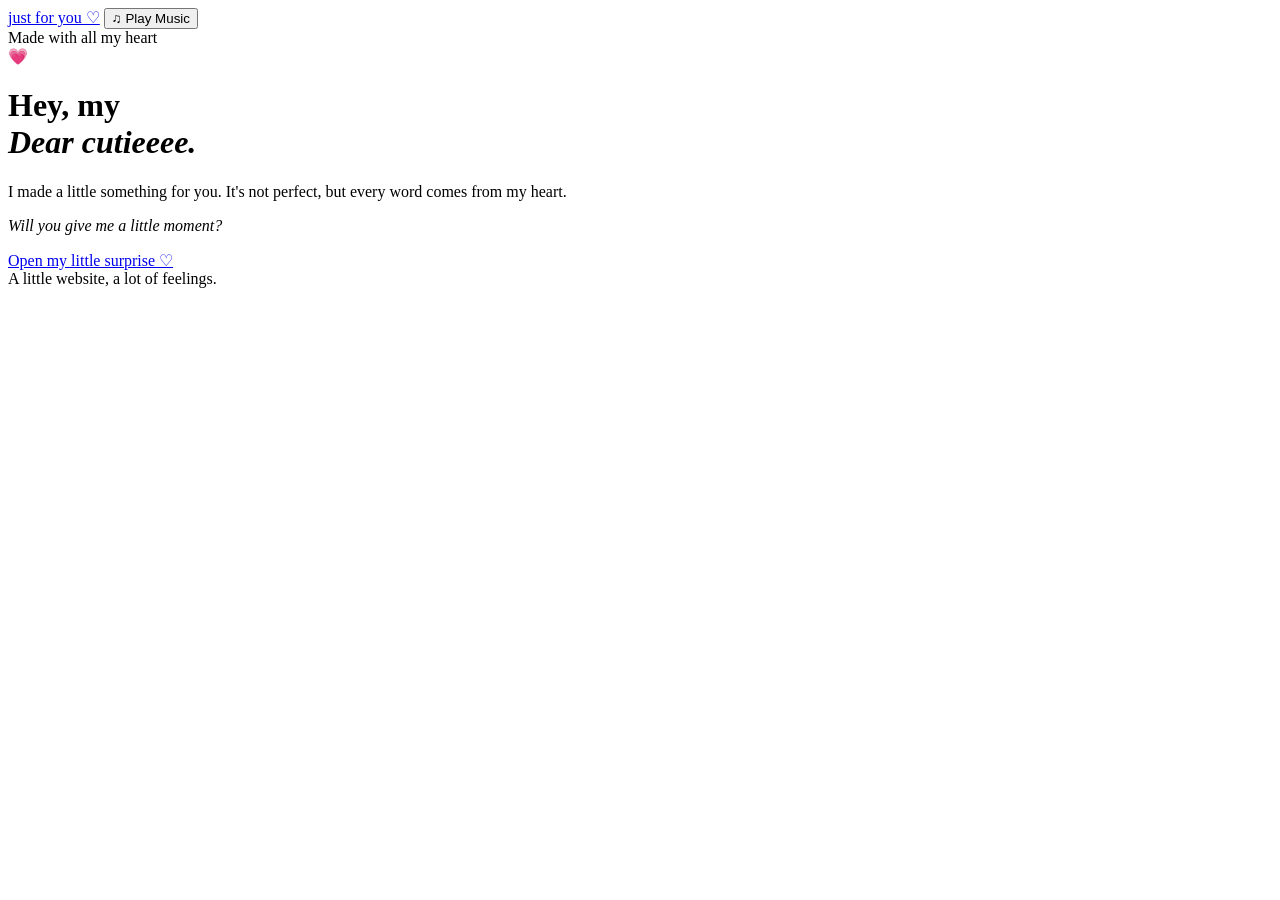
==== index.html @ 1a8e8ef3 "Update index.html" ====
<!DOCTYPE html>
<html lang="en">
<head>
  <meta charset="UTF-8">
  <meta name="viewport" content="width=device-width, initial-scale=1">
  <meta name="theme-color" content="#f7dce5">
  <title>A Little Surprise For You ❤️</title>
  <link rel="stylesheet" href="style.css">
  <script src="script.js" defer></script>
</head>
<body>
  <header class="site-header">
    <a class="brand" href="index.html">just for you ♡</a>
    <button class="music-button" id="musicToggle">♫ Play Music</button>
  </header>

  <main class="page fade-in">
    <div class="eyebrow">Made with all my heart</div>
    <div class="heart-icon">💗</div>

    <h1>Hey, my<br><em>Dear cutieeee.</em></h1>

    <p class="intro">
      I made a little something for you.
      It's not perfect, but every word comes from my heart.
    </p>

    <p class="serif"><em>Will you give me a little moment?</em></p>

    <div class="button-row">
      <a class="btn" href="letter.html">Open my little surprise ♡</a>
    </div>

    <div class="footer-note">A little website, a lot of feelings.</div>
  </main>

  <audio id="backgroundMusic" src="music/our-song.mp3"
         loop preload="none"></audio>
</body>
</html>
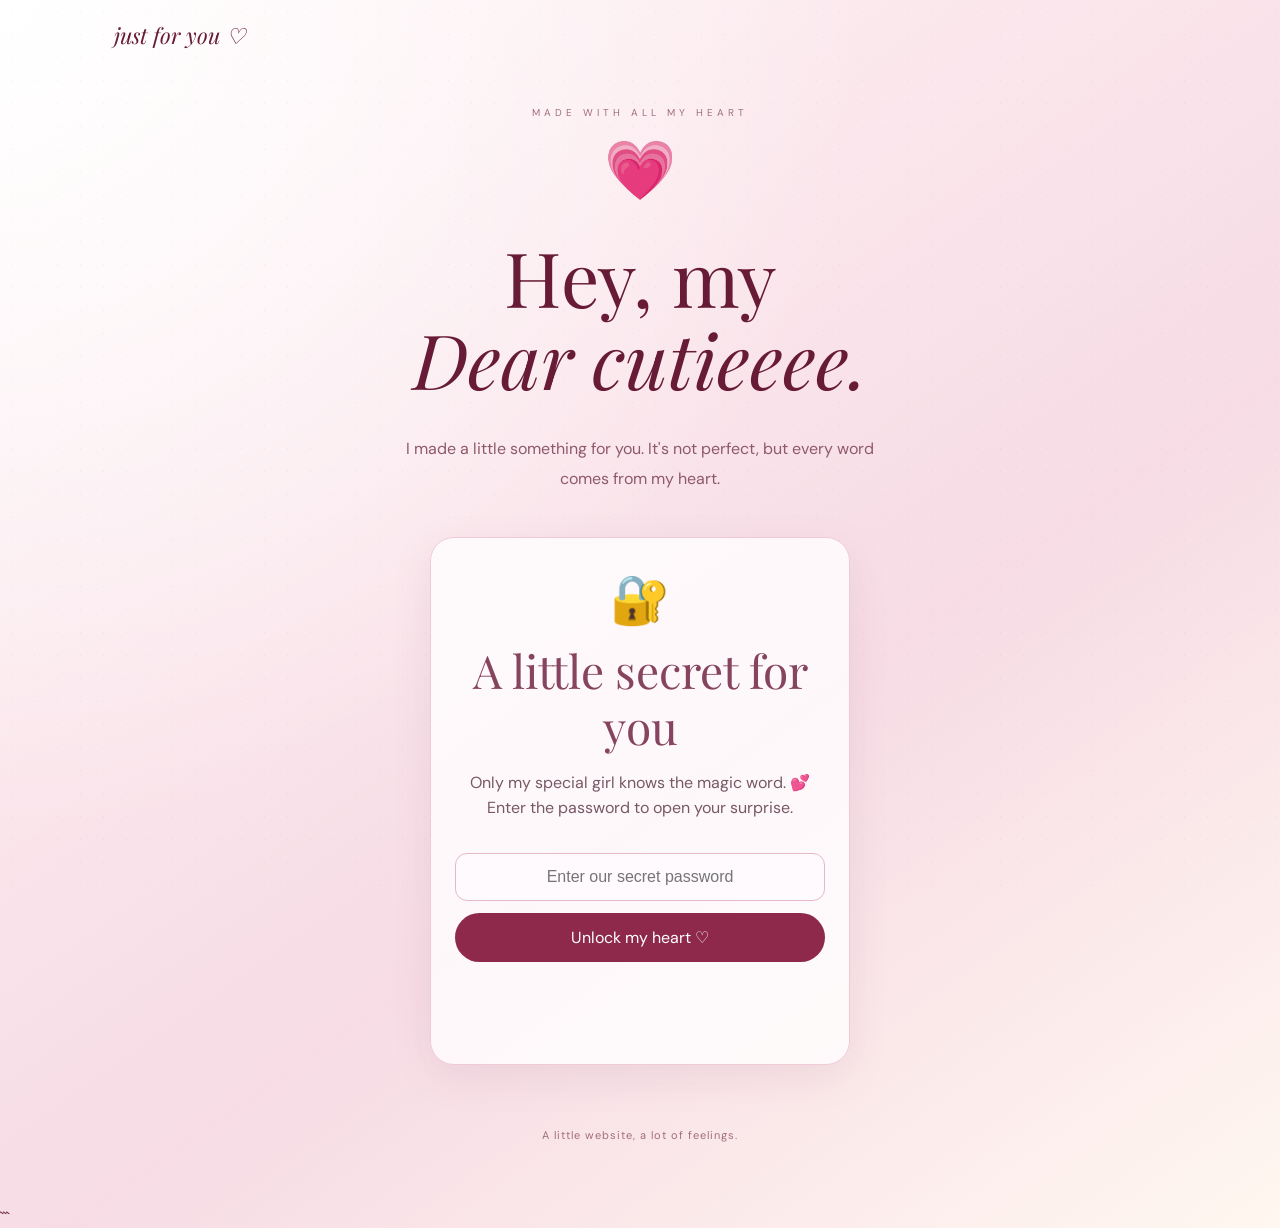
==== commit e2114ac8: "Update index.html" ====
--- a/index.html
+++ b/index.html
@@ -1,4 +1,3 @@
-
 <!DOCTYPE html>
 <html lang="en">
 <head>
@@ -8,11 +7,131 @@
   <title>A Little Surprise For You ❤️</title>
   <link rel="stylesheet" href="style.css">
   <script src="script.js" defer></script>
+
+  <style>
+    .lock-screen {
+      width: min(420px, 100%);
+      margin: 28px auto;
+      padding: 30px 24px;
+      text-align: center;
+      background: rgba(255, 255, 255, 0.78);
+      border: 1px solid #f0cad8;
+      border-radius: 24px;
+      box-shadow: 0 12px 40px rgba(130, 70, 95, 0.10);
+    }
+
+    .lock-icon {
+      font-size: 48px;
+      margin-bottom: 12px;
+    }
+
+    .lock-screen h2 {
+      color: #87445f;
+      margin-bottom: 10px;
+    }
+
+    .lock-screen p {
+      color: #775866;
+      line-height: 1.6;
+    }
+
+    .password-input {
+      box-sizing: border-box;
+      width: 100%;
+      margin: 16px 0 12px;
+      padding: 14px;
+      border: 1px solid #e4b7c9;
+      border-radius: 12px;
+      background: #fffafd;
+      font-size: 16px;
+      text-align: center;
+      outline-color: #c87999;
+    }
+
+    .unlock-button {
+      width: 100%;
+      border: none;
+      cursor: pointer;
+      font-size: 16px;
+    }
+
+    .error-message {
+      min-height: 24px;
+      color: #b4234d !important;
+      font-size: 14px;
+    }
+
+    .hidden {
+      display: none !important;
+    }
+
+    
+/* Shake animation for a wrong password */
+@keyframes passwordShake {
+  0%, 100% { transform: translateX(0) rotate(0); }
+  15% { transform: translateX(-10px) rotate(-1deg); }
+  30% { transform: translateX(10px) rotate(1deg); }
+  45% { transform: translateX(-8px) rotate(-1deg); }
+  60% { transform: translateX(8px) rotate(1deg); }
+  75% { transform: translateX(-4px); }
+  90% { transform: translateX(4px); }
+}
+
+.shake {
+  animation: passwordShake 0.5s ease;
+}
+
+.error-message {
+  min-height: 44px;
+  color: #b4234d !important;
+  font-size: 14px;
+  font-weight: 600;
+  line-height: 1.5;
+}
+
+@media (prefers-reduced-motion: reduce) {
+  .shake {
+    animation: none;
+  }
+}
+
+  </style>
 </head>
+
+
+  <style>
+    @keyframes passwordShake {
+      0%, 100% { transform: translateX(0); }
+      15% { transform: translateX(-10px); }
+      30% { transform: translateX(10px); }
+      45% { transform: translateX(-8px); }
+      60% { transform: translateX(8px); }
+      75% { transform: translateX(-4px); }
+      90% { transform: translateX(4px); }
+    }
+
+    .shake {
+      animation: passwordShake 0.5s ease;
+    }
+
+    .error-message {
+      min-height: 44px;
+      color: #b4234d !important;
+      font-size: 14px;
+      font-weight: 600;
+      line-height: 1.5;
+    }
+
+    @media (prefers-reduced-motion: reduce) {
+      .shake {
+        animation: none;
+      }
+    }
+  </style>
+
 <body>
   <header class="site-header">
     <a class="brand" href="index.html">just for you ♡</a>
-    <button class="music-button" id="musicToggle">♫ Play Music</button>
   </header>
 
   <main class="page fade-in">
@@ -26,16 +145,77 @@
       It's not perfect, but every word comes from my heart.
     </p>
 
-    <p class="serif"><em>Will you give me a little moment?</em></p>
-
-    <div class="button-row">
-      <a class="btn" href="letter.html">Open my little surprise ♡</a>
-    </div>
+    <section class="lock-screen" id="lockScreen">
+      <div class="lock-icon">🔐</div>
+      <h2>A little secret for you</h2>
+      <p>
+        Only my special girl knows the magic word. 💕<br>
+        Enter the password to open your surprise.
+      </p>
+
+      <form id="passwordForm">
+        <input
+          class="password-input"
+          id="passwordInput"
+          type="password"
+          placeholder="Enter our secret password"
+          autocomplete="off"
+          aria-label="Password"
+          required
+        >
+
+        <button class="btn unlock-button" type="submit">
+          Unlock my heart ♡
+        </button>
+
+        <p class="error-message" id="errorMessage" role="alert"></p>
+      </form>
+    </section>
+
+    <section id="welcomeScreen" class="lock-screen hidden">
+      <div class="lock-icon">💖</div>
+      <h2>You unlocked it, cutie!</h2>
+      <p>Your little surprise is waiting for you.</p>
+
+      <div class="button-row">
+        <a class="btn" href="letter.html">
+          Open my little surprise ♡
+        </a>
+      </div>
+    </section>
 
     <div class="footer-note">A little website, a lot of feelings.</div>
   </main>
 
-  <audio id="backgroundMusic" src="music/our-song.mp3"
-         loop preload="none"></audio>
+  <audio id="backgroundMusic"
+         src="music/our-song.mp3"
+         loop
+         preload="none"></audio>
+
+  <script>
+    const correctPassword = "amsorrycutie";
+
+    const passwordForm = document.getElementById("passwordForm");
+    const passwordInput = document.getElementById("passwordInput");
+    const errorMessage = document.getElementById("errorMessage");
+    const lockScreen = document.getElementById("lockScreen");
+    const welcomeScreen = document.getElementById("welcomeScreen");
+
+    passwordForm.addEventListener("submit", function (event) {
+      event.preventDefault();
+
+      if (passwordInput.value === correctPassword) {
+        lockScreen.classList.add("hidden");
+        welcomeScreen.classList.remove("hidden");
+        errorMessage.textContent = "";
+      } else {
+        errorMessage.textContent =
+          "Oops, that's not the magic word. Try again, cutie 💗";
+        passwordInput.value = "";
+        passwordInput.focus();
+      }
+    });
+  </script>
 </body>
 </html>
+```
--- a/style.css
+++ b/style.css
@@ -0,0 +1,614 @@
+
+@import url('https://fonts.googleapis.com/css2?family=DM+Sans:wght@400;500;600&family=Playfair+Display:ital,wght@0,400;0,500;0,600;1,400&display=swap');
+
+:root {
+  --rose: #8e294b;
+  --rose-dark: #671b36;
+  --pink: #f5dce4;
+  --cream: #fffaf7;
+  --muted: #a16e7e;
+  --white: #ffffff;
+}
+
+* {
+  box-sizing: border-box;
+}
+
+html {
+  scroll-behavior: smooth;
+}
+
+body {
+  margin: 0;
+  min-height: 100vh;
+  color: var(--rose-dark);
+  background:
+    radial-gradient(ellipse at top left, #fff 0%, transparent 48%),
+    linear-gradient(145deg, #fff5f6, #f7dce5 60%, #fff7f0);
+  font-family: 'DM Sans', sans-serif;
+}
+
+body::before {
+  content: "";
+  position: fixed;
+  inset: 0;
+  pointer-events: none;
+  background-image: radial-gradient(#a64c6b 0.7px, transparent 0.7px);
+  background-size: 23px 23px;
+  opacity: 0.10;
+}
+
+button, a {
+  -webkit-tap-highlight-color: transparent;
+}
+
+a {
+  color: inherit;
+  text-decoration: none;
+}
+
+button {
+  font: inherit;
+}
+
+.site-header {
+  position: relative;
+  z-index: 3;
+  display: flex;
+  justify-content: space-between;
+  align-items: center;
+  gap: 12px;
+  max-width: 1100px;
+  margin: auto;
+  padding: 20px 24px;
+}
+
+.brand {
+  font-family: 'Playfair Display', serif;
+  font-size: 22px;
+  font-style: italic;
+}
+
+.music-button {
+  border: 1px solid #e5b9c8;
+  background: rgba(255,255,255,.7);
+  color: var(--rose);
+  border-radius: 30px;
+  padding: 10px 14px;
+  cursor: pointer;
+  font-size: 13px;
+}
+
+.page {
+  position: relative;
+  z-index: 1;
+  width: min(100% - 32px, 850px);
+  min-height: calc(100vh - 90px);
+  margin: auto;
+  padding: 34px 0 65px;
+  display: flex;
+  flex-direction: column;
+  justify-content: center;
+  align-items: center;
+  text-align: center;
+}
+
+.page.wide {
+  width: min(100% - 32px, 1050px);
+}
+
+.eyebrow {
+  color: var(--muted);
+  text-transform: uppercase;
+  font-size: 10px;
+  letter-spacing: 4px;
+  line-height: 1.8;
+}
+
+h1, h2, .serif {
+  font-family: 'Playfair Display', Georgia, serif;
+  font-weight: 400;
+}
+
+h1 {
+  font-size: clamp(42px, 8vw, 76px);
+  line-height: 1.08;
+  margin: 18px 0;
+}
+
+h2 {
+  font-size: clamp(30px, 5vw, 46px);
+  line-height: 1.2;
+  margin: 12px 0 18px;
+}
+
+p {
+  line-height: 1.85;
+}
+
+.intro {
+  max-width: 510px;
+  color: #8e596c;
+  font-size: 16px;
+}
+
+.heart-icon {
+  font-size: 58px;
+  margin: 10px 0;
+  animation: heartbeat 1.8s ease-in-out infinite;
+}
+
+@keyframes heartbeat {
+  0%, 100% { transform: scale(1); }
+  15% { transform: scale(1.12); }
+  30% { transform: scale(1); }
+  45% { transform: scale(1.08); }
+}
+
+.button-row {
+  display: flex;
+  flex-wrap: wrap;
+  justify-content: center;
+  gap: 12px;
+  width: 100%;
+  margin-top: 22px;
+}
+
+.btn {
+  display: inline-flex;
+  justify-content: center;
+  align-items: center;
+  min-height: 49px;
+  padding: 14px 24px;
+  border: 1px solid var(--rose);
+  border-radius: 40px;
+  background: var(--rose);
+  color: white;
+  cursor: pointer;
+  font-size: 14px;
+  transition: transform .2s, background .2s;
+}
+
+.btn:hover {
+  background: var(--rose-dark);
+  transform: translateY(-2px);
+}
+
+.btn.secondary {
+  color: var(--rose);
+  background: rgba(255,255,255,.7);
+  border-color: #e2b5c4;
+}
+
+.btn.secondary:hover {
+  background: white;
+}
+
+.panel {
+  width: min(100%, 620px);
+  padding: clamp(22px, 5vw, 42px);
+  border: 1px solid rgba(255,255,255,.95);
+  border-radius: 28px;
+  background: rgba(255,255,255,.72);
+  box-shadow: 0 20px 65px rgba(114,37,63,.10);
+  backdrop-filter: blur(12px);
+}
+
+.envelope-wrap {
+  width: min(100%, 330px);
+  height: 225px;
+  margin: 36px auto 20px;
+  position: relative;
+  perspective: 900px;
+  cursor: pointer;
+}
+
+.envelope {
+  position: absolute;
+  inset: 50px 0 0;
+  height: 170px;
+  border-radius: 4px 4px 12px 12px;
+  background: #d990a8;
+  box-shadow: 0 16px 32px #9c456426;
+}
+
+.envelope::before {
+  content: "";
+  position: absolute;
+  inset: 0;
+  background: #e9b5c6;
+  clip-path: polygon(0 0, 50% 56%, 100% 0);
+}
+
+.envelope::after {
+  content: "";
+  position: absolute;
+  inset: 0;
+  background: #cc7e99;
+  clip-path: polygon(0 100%, 50% 48%, 100% 100%);
+}
+
+.envelope-flap {
+  position: absolute;
+  inset: 0 0 auto;
+  height: 112px;
+  background: #f0c6d3;
+  clip-path: polygon(0 0, 100% 0, 50% 100%);
+  transform-origin: top;
+  transition: transform .8s ease;
+  z-index: 3;
+}
+
+.envelope-seal {
+  position: absolute;
+  z-index: 4;
+  top: 105px;
+  left: calc(50% - 20px);
+  width: 40px;
+  height: 40px;
+  display: grid;
+  place-items: center;
+  border-radius: 50%;
+  color: white;
+  background: var(--rose);
+  font-size: 20px;
+}
+
+.envelope-letter {
+  position: absolute;
+  z-index: 2;
+  left: 8%;
+  top: 48px;
+  width: 84%;
+  height: 130px;
+  padding: 15px 10px;
+  background: #fffaf7;
+  color: var(--rose);
+  font-family: 'Playfair Display', serif;
+  transition: transform .8s ease;
+}
+
+.envelope-wrap.open .envelope-flap {
+  transform: rotateX(180deg);
+  z-index: 1;
+}
+
+.envelope-wrap.open .envelope-letter {
+  transform: translateY(-75px);
+}
+
+.hint {
+  color: var(--muted);
+  font-size: 12px;
+}
+
+.photo-grid {
+  display: grid;
+  grid-template-columns: repeat(3, minmax(0, 1fr));
+  gap: 18px;
+  width: 100%;
+  margin: 24px 0;
+}
+
+.photo-card {
+  padding: 10px 10px 18px;
+  background: white;
+  box-shadow: 0 12px 28px #6c244315;
+  transform: rotate(-1deg);
+}
+
+.photo-card:nth-child(2) {
+  transform: rotate(2deg) translateY(12px);
+}
+
+.photo-card:nth-child(3) {
+  transform: rotate(-2deg);
+}
+
+.photo-card img {
+  display: block;
+  width: 100%;
+  aspect-ratio: 3 / 4;
+  object-fit: cover;
+  background: #f3dbe3;
+}
+
+.photo-card p {
+  margin: 12px 0 0;
+  font-family: 'Playfair Display', serif;
+  font-style: italic;
+  font-size: 14px;
+}
+
+.letter-text {
+  text-align: left;
+  white-space: pre-wrap;
+  min-height: 240px;
+  font-family: 'Playfair Display', Georgia, serif;
+  font-size: clamp(17px, 3vw, 20px);
+  line-height: 2;
+  color: #774056;
+}
+
+.signature {
+  text-align: right;
+  font-style: italic;
+  margin-top: 28px;
+}
+
+.surprise-heart {
+  font-size: clamp(75px, 16vw, 130px);
+  filter: drop-shadow(0 10px 20px #a12e5430);
+  animation: heartbeat 1.7s infinite;
+}
+
+.final-message {
+  max-width: 580px;
+  font-family: 'Playfair Display', serif;
+  font-size: clamp(19px, 4vw, 26px);
+  line-height: 1.8;
+}
+
+.floating-heart {
+  position: fixed;
+  bottom: -40px;
+  z-index: 0;
+  pointer-events: none;
+  color: #d77d9a;
+  animation: float-up linear forwards;
+}
+
+@keyframes float-up {
+  to {
+    transform: translateY(-115vh) rotate(35deg);
+    opacity: 0;
+  }
+}
+
+.confetti {
+  position: fixed;
+  z-index: 5;
+  top: -20px;
+  pointer-events: none;
+  animation: confetti-fall 3.5s ease-in forwards;
+}
+
+@keyframes confetti-fall {
+  to {
+    transform: translateY(110vh) rotate(720deg);
+    opacity: 0;
+  }
+}
+
+.footer-note {
+  margin-top: 35px;
+  color: var(--muted);
+  font-size: 11px;
+  letter-spacing: 1px;
+}
+
+.hidden {
+  display: none !important;
+}
+
+.fade-in {
+  animation: fade-in .7s ease both;
+}
+
+@keyframes fade-in {
+  from { opacity: 0; transform: translateY(12px); }
+  to { opacity: 1; transform: translateY(0); }
+}
+
+@media (max-width: 600px) {
+  .site-header {
+    padding: 16px;
+  }
+
+  .brand {
+    font-size: 19px;
+  }
+
+  .page {
+    min-height: calc(100svh - 75px);
+    padding-top: 22px;
+  }
+
+  .photo-grid {
+    grid-template-columns: 1fr;
+    max-width: 330px;
+    gap: 22px;
+  }
+
+  .photo-card:nth-child(2) {
+    transform: rotate(1deg);
+  }
+
+  .photo-card img {
+    aspect-ratio: 4 / 3;
+  }
+
+  .button-row {
+    flex-direction: column;
+  }
+
+  .btn {
+    width: 100%;
+  }
+}
+
+@media (prefers-reduced-motion: reduce) {
+  *, *::before, *::after {
+    animation-duration: .01ms !important;
+    animation-iteration-count: 1 !important;
+    scroll-behavior: auto !important;
+    transition-duration: .01ms !important;
+  }
+}
+
+
+/* CINEMATIC VIDEO AND SURPRISE UPGRADE */
+
+body.cinema {
+  color: #fff0f5;
+  background:
+    radial-gradient(ellipse at top, #542039 0%, transparent 58%),
+    linear-gradient(150deg, #170811, #351021 65%, #170811);
+}
+
+.cinema .site-header .brand {
+  color: #f8dce7;
+}
+
+.cinema .music-button {
+  color: #f8dce7;
+  background: #351021;
+  border-color: #805069;
+}
+
+.cinema .intro,
+.cinema .hint,
+.cinema .footer-note {
+  color: #e0b7c7;
+}
+
+.cinema .eyebrow {
+  color: #e6a8c1;
+}
+
+.film-frame {
+  width: min(100%, 900px);
+  padding: 9px;
+  margin-top: 24px;
+  border: 1px solid #9a627a;
+  border-radius: 20px;
+  background: linear-gradient(135deg, #53243a, #180912);
+  box-shadow: 0 22px 75px #0008;
+  overflow: hidden;
+}
+
+.film-frame video {
+  display: block;
+  width: 100%;
+  max-height: 70vh;
+  aspect-ratio: 16 / 9;
+  object-fit: contain;
+  border-radius: 12px;
+  background: #080408;
+}
+
+.film-caption {
+  margin-top: 16px;
+  color: #f0cada;
+  font-family: 'Playfair Display', serif;
+  font-style: italic;
+}
+
+.film-dot {
+  display: inline-block;
+  width: 7px;
+  height: 7px;
+  margin-right: 7px;
+  border-radius: 50%;
+  background: #e9a0bc;
+  box-shadow: 0 0 12px #e9a0bc;
+}
+
+.secret-grid {
+  display: grid;
+  grid-template-columns: repeat(3, minmax(0, 1fr));
+  gap: 16px;
+  width: 100%;
+  margin: 30px 0;
+}
+
+.secret-card {
+  display: flex;
+  flex-direction: column;
+  align-items: center;
+  gap: 12px;
+  min-width: 0;
+  padding: 25px 15px;
+  color: #792641;
+  background: rgba(255,255,255,.78);
+  border: 1px solid #f0cad7;
+  border-radius: 22px;
+  cursor: pointer;
+  box-shadow: 0 10px 28px #77203d12;
+  transition: transform .25s, box-shadow .25s;
+}
+
+.secret-card:hover {
+  transform: translateY(-5px);
+  box-shadow: 0 16px 35px #77203d20;
+}
+
+.secret-card.is-open {
+  background: #fffaf8;
+  border-color: #d58ca6;
+}
+
+.secret-icon {
+  font-size: 38px;
+}
+
+.secret-title {
+  font-family: 'Playfair Display', serif;
+  font-size: 19px;
+}
+
+.secret-hint {
+  color: #a46a80;
+  font-size: 12px;
+}
+
+.secret-message {
+  padding-top: 12px;
+  border-top: 1px solid #f0d8e1;
+  font-size: 14px;
+  line-height: 1.8;
+  text-align: center;
+  animation: fade-in .45s ease both;
+}
+
+.unlock-progress {
+  width: min(100%, 430px);
+  margin: 8px auto 28px;
+  color: #97536d;
+  font-size: 13px;
+}
+
+.progress-track {
+  height: 6px;
+  margin-top: 12px;
+  border-radius: 10px;
+  background: #f0d6df;
+  overflow: hidden;
+}
+
+.progress-fill {
+  width: 0;
+  height: 100%;
+  border-radius: inherit;
+  background: #a83d64;
+  transition: width .4s ease;
+}
+
+#secretComplete {
+  margin-bottom: 25px;
+}
+
+@media (max-width: 650px) {
+  .secret-grid {
+    grid-template-columns: 1fr;
+    max-width: 420px;
+  }
+
+  .secret-card {
+    padding: 22px;
+  }
+
+  .secret-icon {
+    font-size: 32px;
+  }
+}
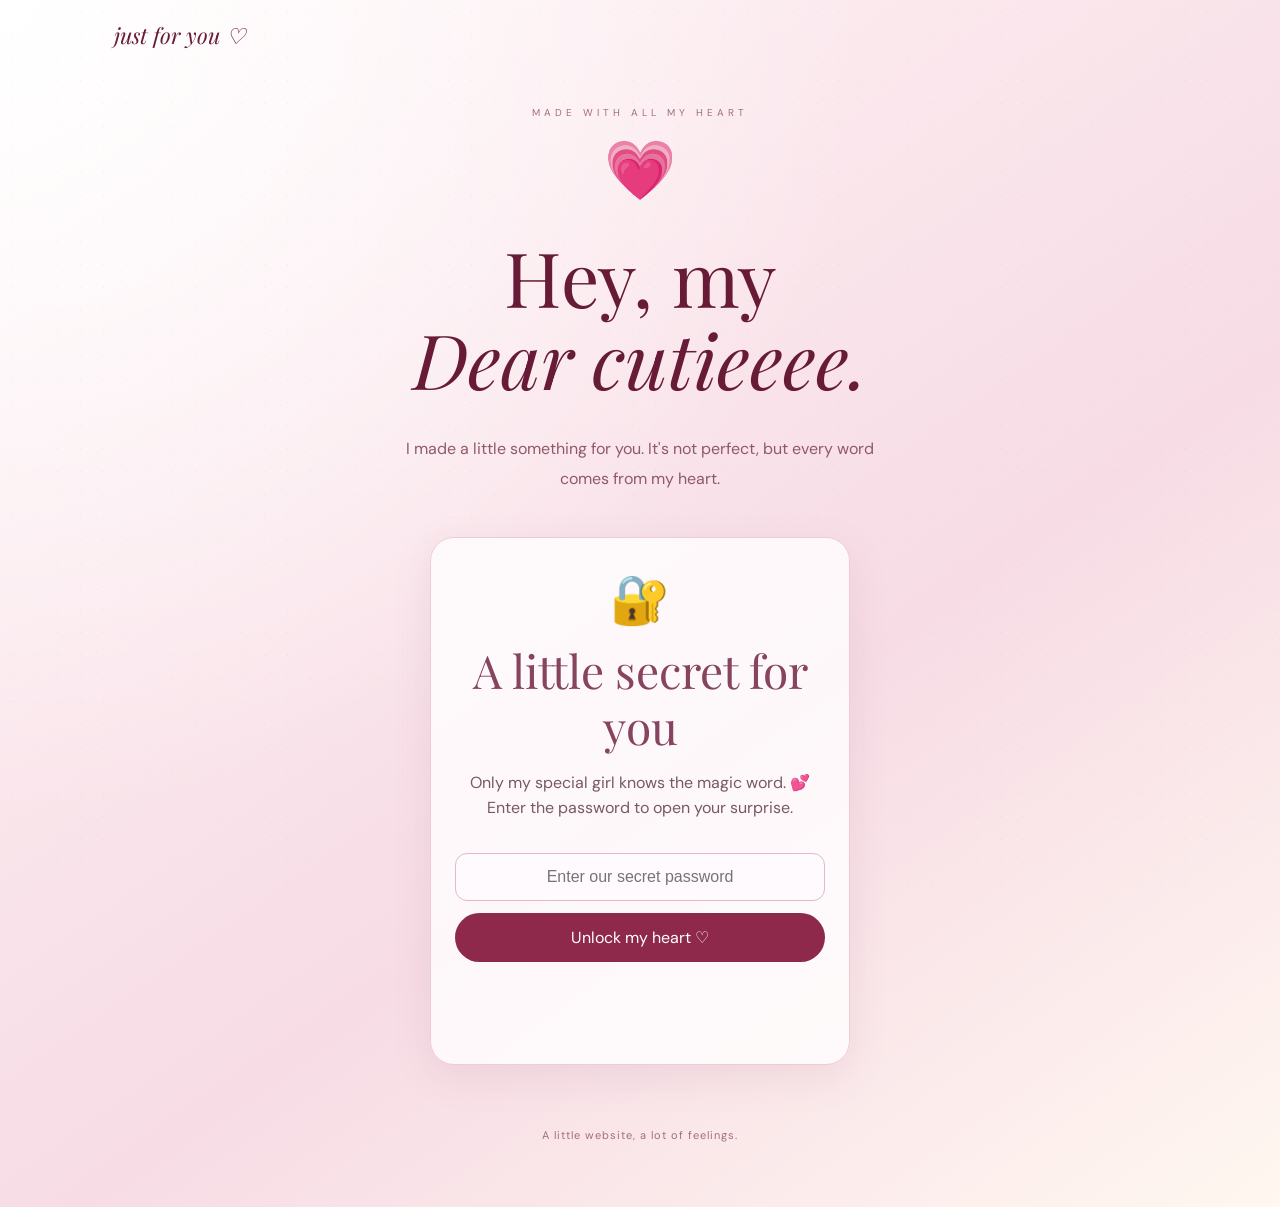
==== commit 1af942d2: "Update index.html" ====
--- a/index.html
+++ b/index.html
@@ -191,31 +191,5 @@
          src="music/our-song.mp3"
          loop
          preload="none"></audio>
-
-  <script>
-    const correctPassword = "amsorrycutie";
-
-    const passwordForm = document.getElementById("passwordForm");
-    const passwordInput = document.getElementById("passwordInput");
-    const errorMessage = document.getElementById("errorMessage");
-    const lockScreen = document.getElementById("lockScreen");
-    const welcomeScreen = document.getElementById("welcomeScreen");
-
-    passwordForm.addEventListener("submit", function (event) {
-      event.preventDefault();
-
-      if (passwordInput.value === correctPassword) {
-        lockScreen.classList.add("hidden");
-        welcomeScreen.classList.remove("hidden");
-        errorMessage.textContent = "";
-      } else {
-        errorMessage.textContent =
-          "Oops, that's not the magic word. Try again, cutie 💗";
-        passwordInput.value = "";
-        passwordInput.focus();
-      }
-    });
-  </script>
 </body>
 </html>
-```
